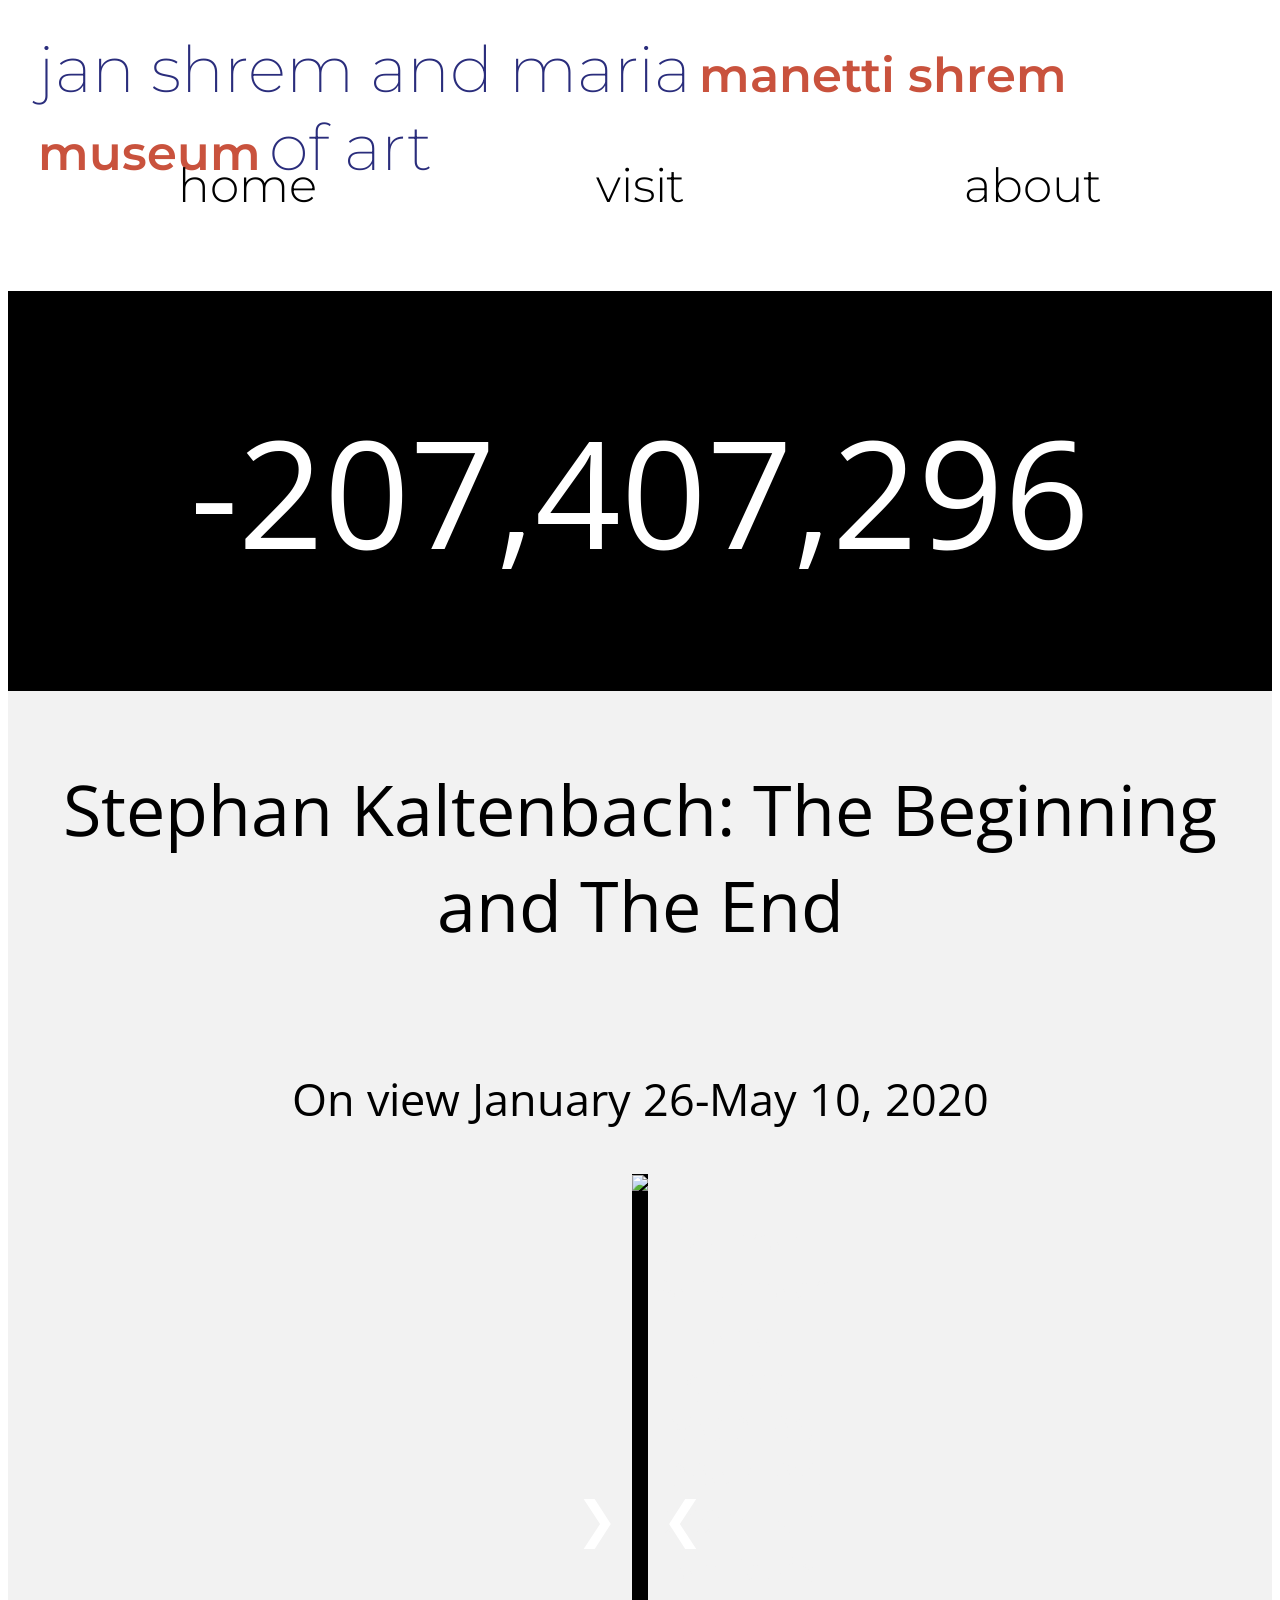
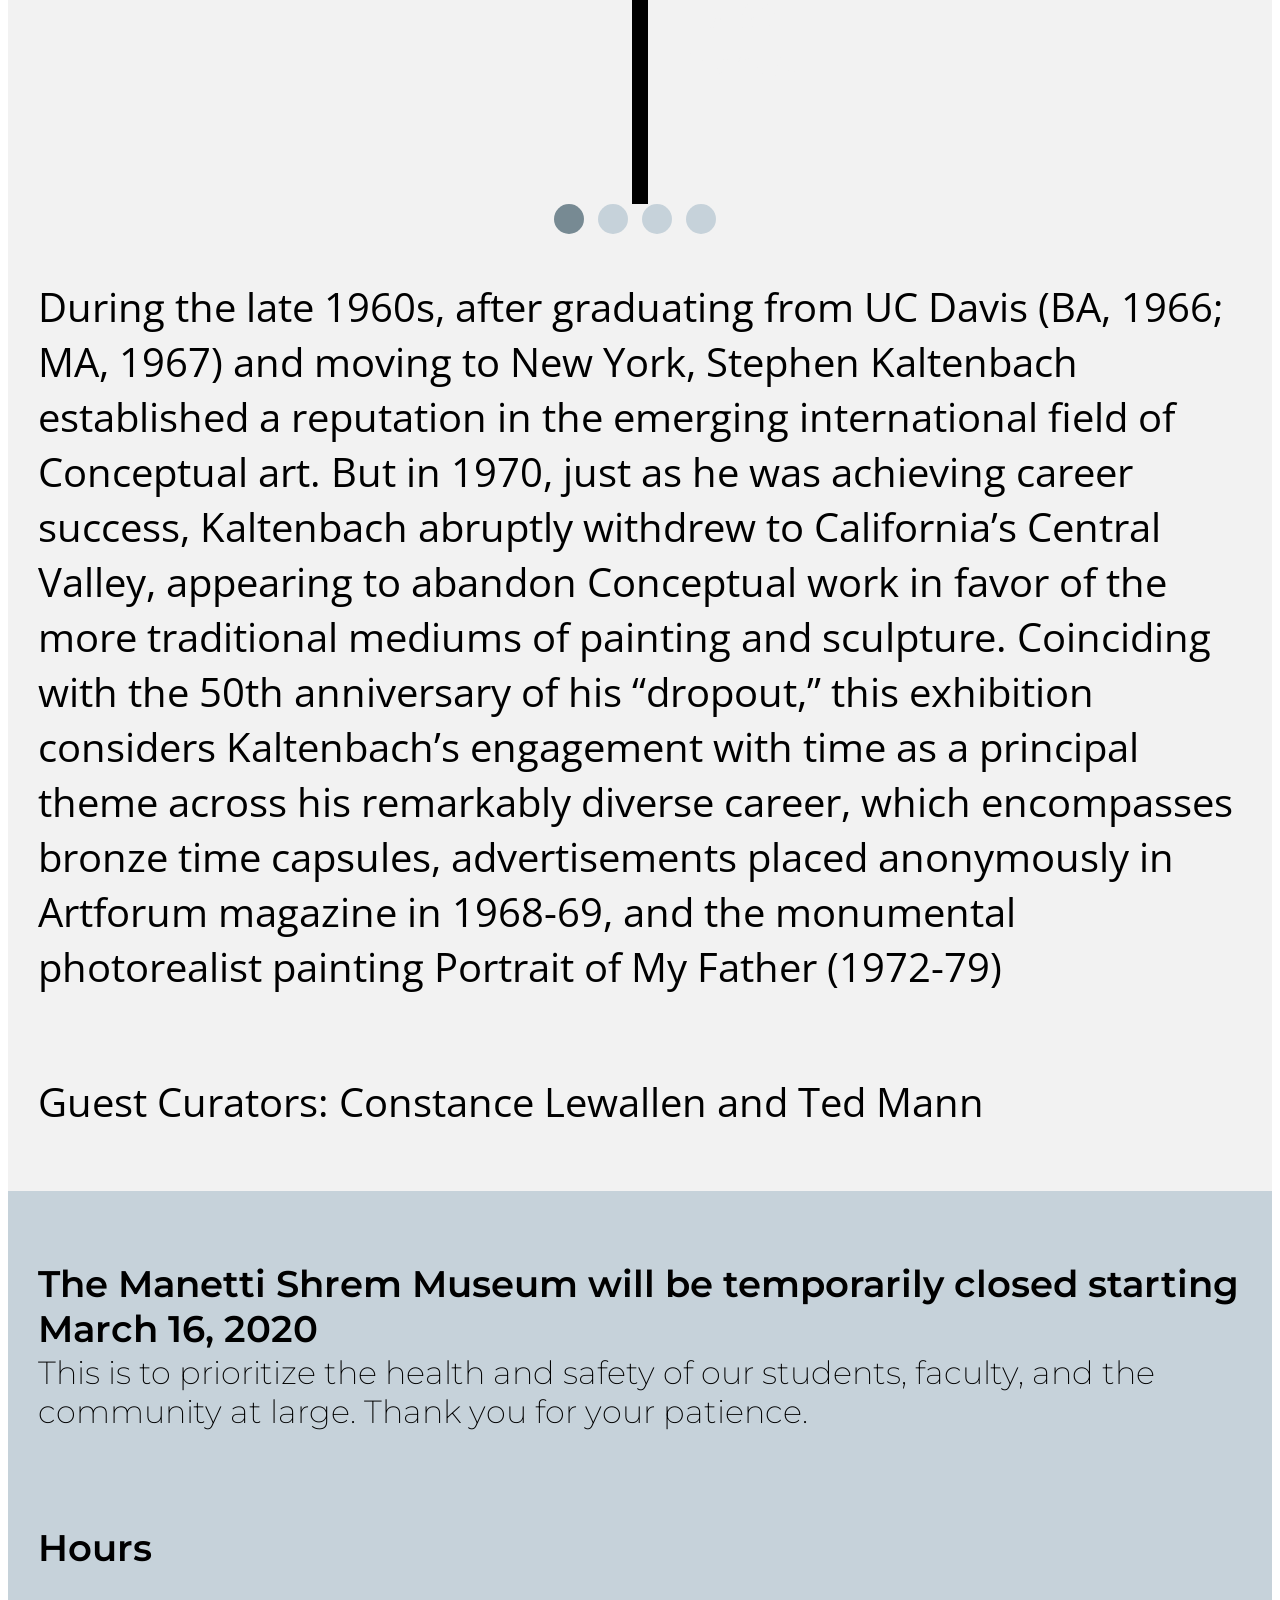
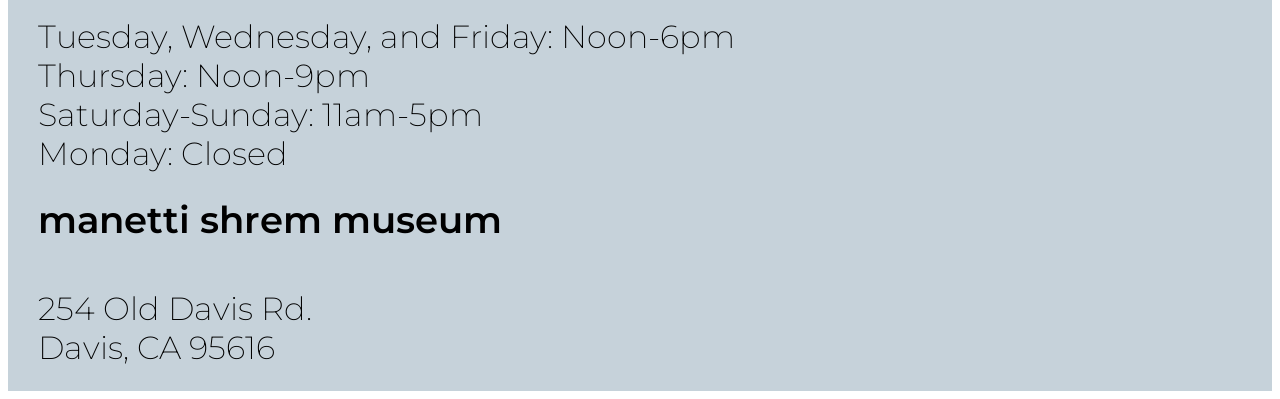
==== public/museum.html @ 1d4bd86d "mobile done" ====
<!-- This is a static file -->
<!-- served from your routes in server.js -->
<!DOCTYPE html>
<html>
  <!-- reset the css -->
  <link rel="stylesheet" href="https://web.cs.ucdavis.edu/~amenta/s20/reset.css">
  <!-- import the webpage's stylesheet -->
  <link rel="stylesheet" href="style.css">
  <!-- used in the header and footer -->
  <link href="https://fonts.googleapis.com/css2?family=Montserrat:wght@200;300;600&display=swap" rel="stylesheet">
  <!-- used in the main article -->
  <link href="https://fonts.googleapis.com/css2?family=Open+Sans:wght@300;400&display=swap" rel="stylesheet">
  
  <header class = "myheader">
      <div id = "hdiv1">
        <h1>jan shrem and maria</h1>
        <h2>manetti shrem museum</h2>
        <h1>of art</h1>
      </div>
      <div id = "hdiv2">
        <h3>home</h3><h3>visit</h3><h3>about</h3>
      </div>
  </header>
  
  <div class = "countdn">
    <span class="left" id="myleft"></span> 
  </div>
  
  <mybody>
    <p class = "title1">Stephan Kaltenbach: The Beginning and The End</p>
    <p class = "title2">On view January 26-May 10, 2020</p>

    <div class="slideshow">
      <div class="slide">
        <p class = "number">1 / 4</p>
        <img src="https://cdn.glitch.com/14b42f1a-3938-4f20-8734-36e1f48610b6%2Ffabric.jpg?v=1585695675650" style = "width:100%">
        <p class = "caption">Stephan Kaltenbach and guests, MODERN DRAPERY, 2020. Felt Fabric, 45 x 60 inches.</p>
      </div>
      <div class = "slide">
        <p class = "number">2 / 4</p>
        <img src = "https://cdn.glitch.com/14b42f1a-3938-4f20-8734-36e1f48610b6%2FfatherPortrait.jpg?v=1585695645241" style = "width: 100%">
        <p class = "caption">Stephan Kaltenbach, Portrait of My Father, 1972-79. Acrylic on canvas, 114 x 170 3/4 inches.</p>
      </div>
      <div class = "slide">
        <p class = "number">3 / 4</p>
        <img src = "https://cdn.glitch.com/14b42f1a-3938-4f20-8734-36e1f48610b6%2FroomCube.jpg?v=1585695631109" style = "width: 100%">
        <p class = "caption">Stephan Kaltenbach, Room Cube, 1967. Blueprint, 18 x 24 inches, edition of 10.</p>
      </div>
      <div class = "slide">
        <p class = "number">4 / 4</p>
        <img src = "https://cdn.glitch.com/14b42f1a-3938-4f20-8734-36e1f48610b6%2FopenAfterDeath.jpg?v=1585695675242" style = "width: 100%">
        <p class = "caption">Stephan Kaltenbach, OPEN AFTER MY DEATH, 1970. Mild steel, engraved, with unknown contents, 3 x 6 x 3 inches.</p>
      </div>

      <a class="prev" onclick="plusSlides(-1)">&#10094;</a>
      <a class="next" onclick="plusSlides(1)">&#10095;</a>
    </div>

    <div style="text-align:center">
      <span class="dot" onclick="currentSlide(1)"></span>
      <span class="dot" onclick="currentSlide(2)"></span>
      <span class="dot" onclick="currentSlide(3)"></span>
      <span class="dot" onclick="currentSlide(4)"></span>
    </div>

  
    <p class = "main1">During the late 1960s, after graduating from UC Davis (BA, 1966; MA, 1967) and moving to New York, Stephen Kaltenbach established a reputation in the emerging international field of Conceptual art. But in 1970, just as he was achieving career
      success, Kaltenbach abruptly withdrew to California’s Central Valley, appearing to abandon Conceptual work in favor of the more traditional mediums of painting and sculpture. Coinciding with the 50th anniversary of his “dropout,” this
      exhibition considers Kaltenbach’s engagement with time as a principal theme across his remarkably diverse career, which encompasses bronze time capsules, advertisements placed anonymously in Artforum magazine in 1968-69, and the monumental
      photorealist painting Portrait of My Father (1972-79)</p>
    <p class = "main2">Guest Curators: Constance Lewallen and Ted Mann</p>
    <br>
  </mybody>
  
  <footer class = "myfooter">
    <div class = "foothd">
      <f1>The Manetti Shrem Museum will be temporarily closed starting March 16, 2020</f1>
    </div>
    <div class = "footbdy">
      <f2>This is to prioritize the health and safety of our students, faculty, and the community at large. Thank you for your patience.</f2>
    </div>
    <div class = "foothd">
      <f1>Hours</f1>
    </div>
    <div class = "footbdy">
      <f2>Tuesday, Wednesday, and Friday: Noon-6pm</f2>
      <f2>Thursday: Noon-9pm</f2>
      <f2>Saturday-Sunday: 11am-5pm</f2>
      <f2>Monday: Closed</f2>
    </div>
    <div class = "foothd">
      <f1>manetti shrem museum</f1>
    </div>
    <div class = "footbdy">
      <f2>254 Old Davis Rd. </f2>
      <f2>Davis, CA 95616</f2>
    </div>
  </footer>

  <!-- import the webpage's client-side javascript file -->
  <script src="script.js"></script>
</html>
---- public/style.css ----
/* this file is loaded by index.html and styles the page */

.myheader {
  font-family: 'Montserrat', sans-serif;
  display: flex;
  flex-direction: column;
  margin-left: 30px;
  margin-right: 30px;
  margin-top: 30px;
  margin-bottom: 30px;
}

#hdiv1 {
  align-self: center;
  height: 80px;
  font-size: 2em;
}

#hdiv2 {
  display: flex;
  justify-content: space-around;
  font-size: 2.5em;
}

h1 {
  font-weight: 200;
  display: inline;
  color: #2a2d7c;
}

h2 {
  font-weight: 600;
  display: inline;
  color: #c9523d;
}

h3 {
  font-weight: 300;
  color: black;
}

.countdn {
  font-family: 'Open Sans', sans-serif;
  display: flex;
  justify-content: center;
  align-items: center;
  background-color: black;
  height: 400px;
}

.countdn > span {
  color: white;
  font-weight: 400; 
  font-size: 150px; 
}


mybody {
  font-family: 'Open Sans', sans-serif;
  display: flex;
  flex-direction: column;
  justify-content: space-around;
  align-items: center;
  background-color: #f2f2f2;
  height: 2100px;
}

.title1 {
  /* flex-grow: 1; */
  text-align: center;
  font-weight: 400;
  font-size: 70px;
}

.title2 {
  /* flex-grow: 1; */
  font-weight: 400;
  font-size: 45px;
}

.slideshow {
  background-color: black;
  position: relative;
  height: 770px;
}

.caption {
  color: #f2f2f2;
  text-align: center;
  font-size: 35px;
  margin-top: 20px;
  margin-left: 20px;
  margin-right: 20px;
  position: absolute;
}

.number {
  color: #f2f2f2;
  font-size: 30px;
  position: absolute;
  margin-top: 20px;
  margin-left: 30px;
}

.prev, .next {
  cursor: pointer;
  position: absolute;
  color: white;
  top: 50%;
  font-size: 50px;
  padding: 30px;
  margin-top: -35px;
}

.next {
  right: 0;
  border-radius: 3px 0 0 3px;
}

.prev:hover, .next:hover {
  background-color: rgba(0,0,0,0.8);
}

.slide {
  display: none;
}

.dot {
  cursor: pointer;
  height: 30px;
  width: 30px;
  margin-right: 10px;
  background-color: #c6d2da;
  border-radius: 50%;
  display: inline-block;
}

.active, .dot:hover {
  background-color: #778a93;
}

.main1 {
  /* flex-grow: 1; */
  font-weight: 400;
  font-size: 40px;
  margin-left: 30px;
  margin-right: 30px;
}

.main2 {
  /* flex-grow: 1; */
  align-self: flex-start;
  font-weight: 400;
  font-size: 40px;
  margin-left: 30px;
  margin-right: 30px;
}

.myfooter {
  font-family: 'Montserrat', sans-serif;
  display: flex;
  flex-direction: column;
  background-color: #c6d2da;
  height: 800px;
}

.foothd {
  height: 100px;
  margin-left: 30px;
  margin-right: 30px;
  margin-top: 70px;
}

f1 {
  text-align: center;
  font-weight: 600;
  color: black;
  font-size: 2.3em;
}

.footbdy {
  display: flex;
  flex-direction: column;
  align-content: center;
  height: 100px;
  margin-left: 30px;
  margin-right: 30px;
  margin-bottom: 10px;
}

f2 {
  font-weight: 200;
  color: black;
  font-size: 2em;
}
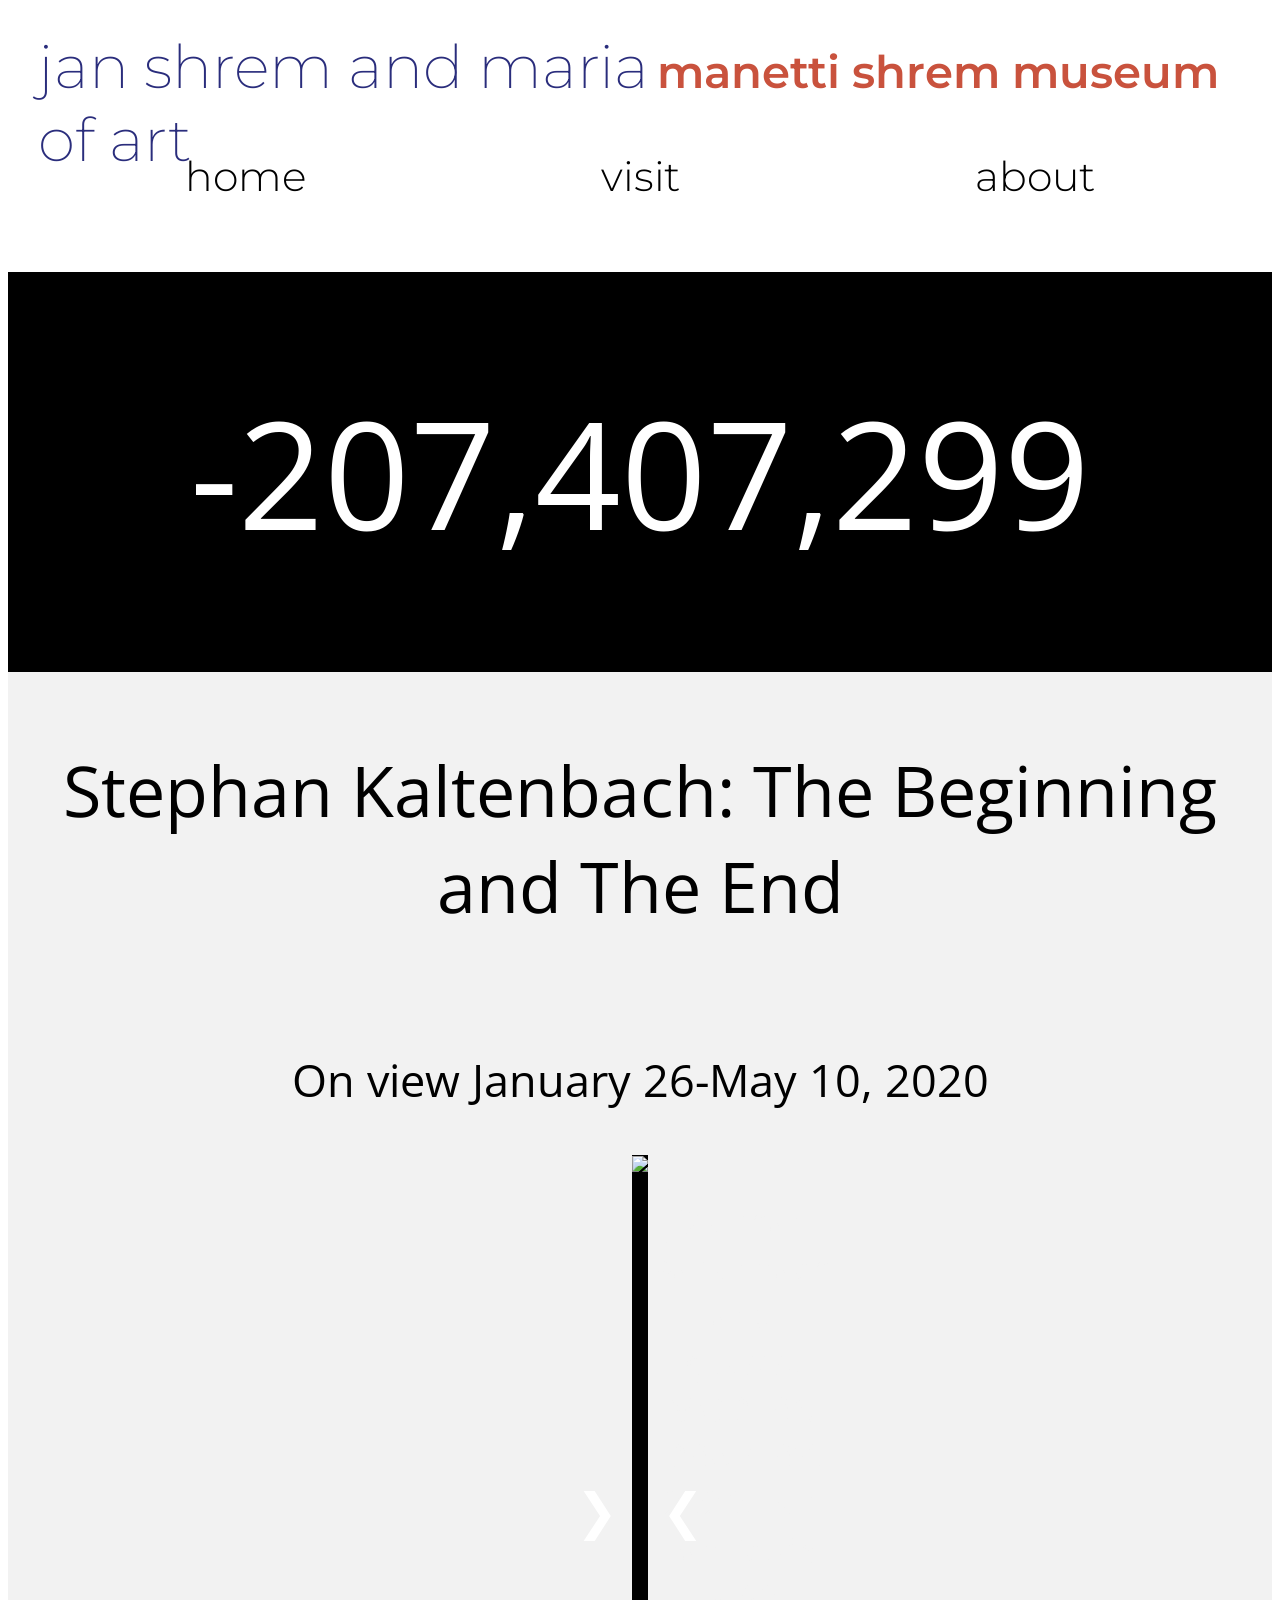
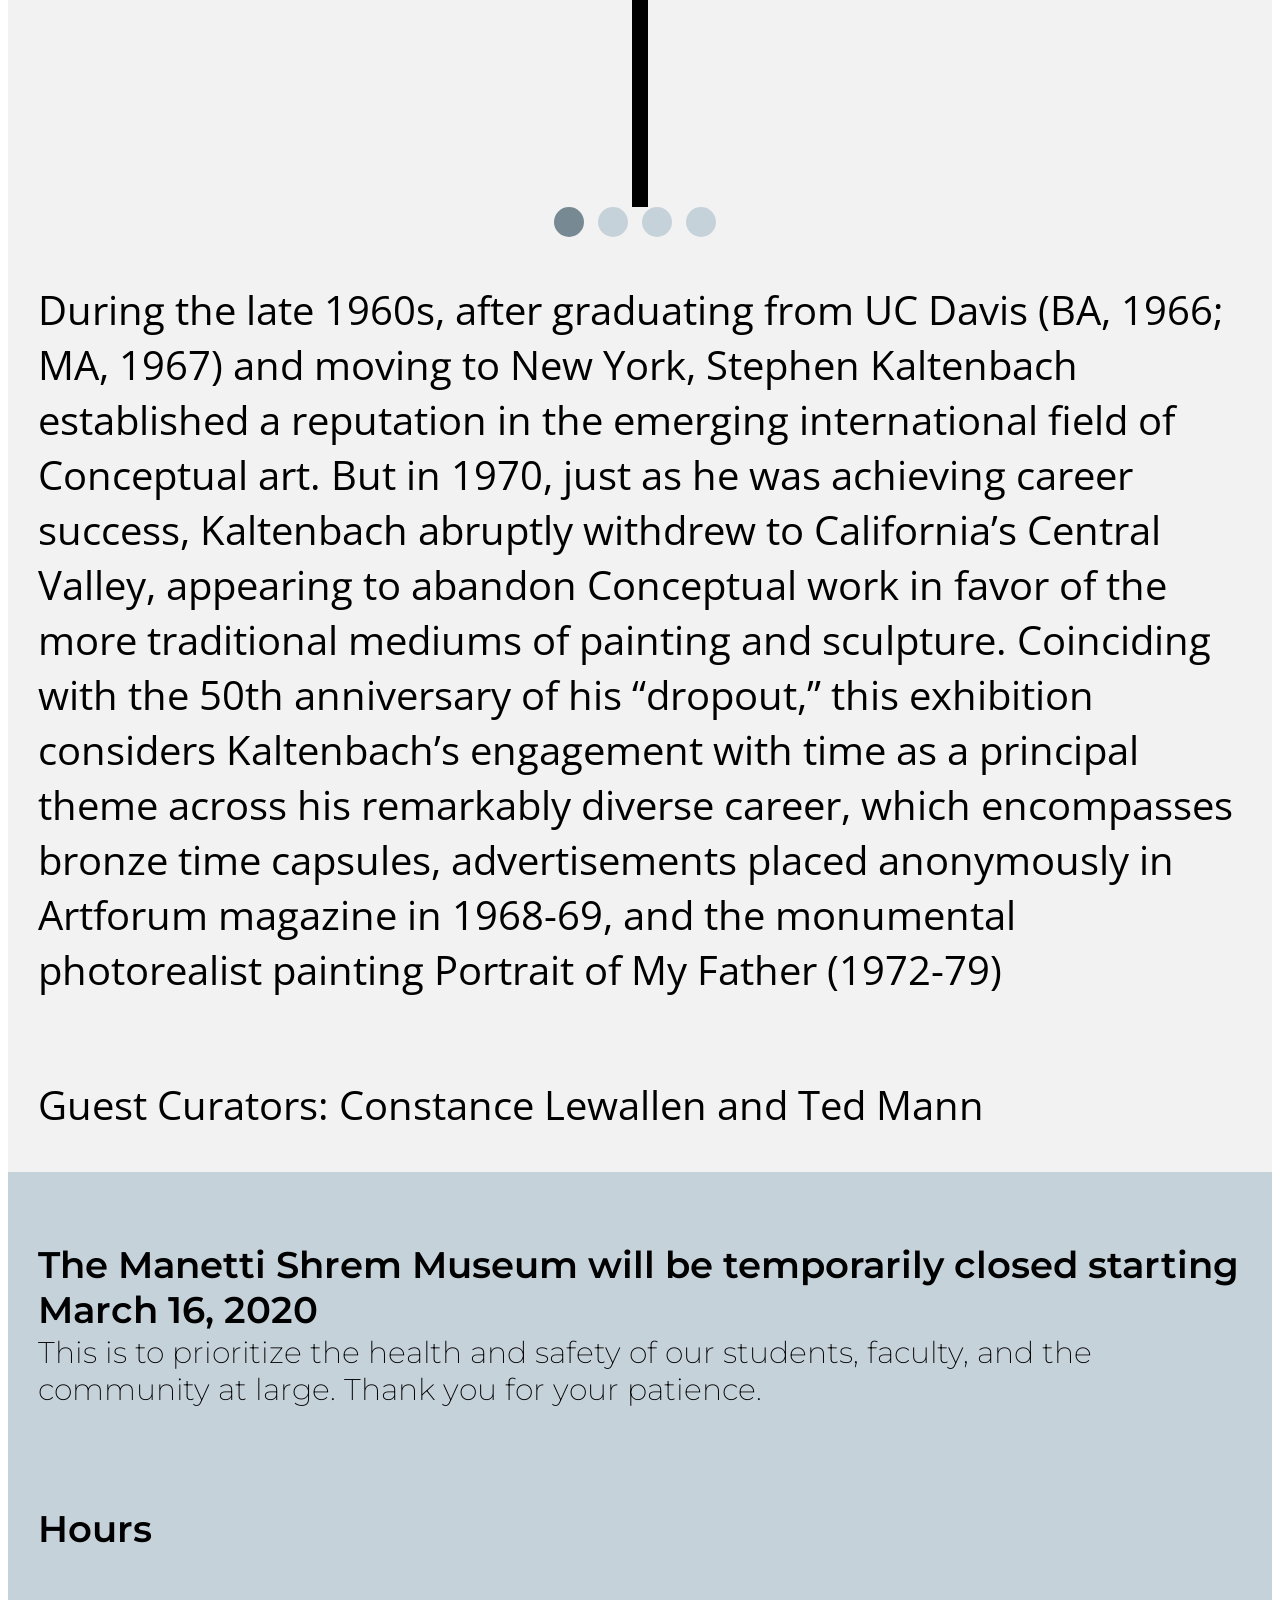
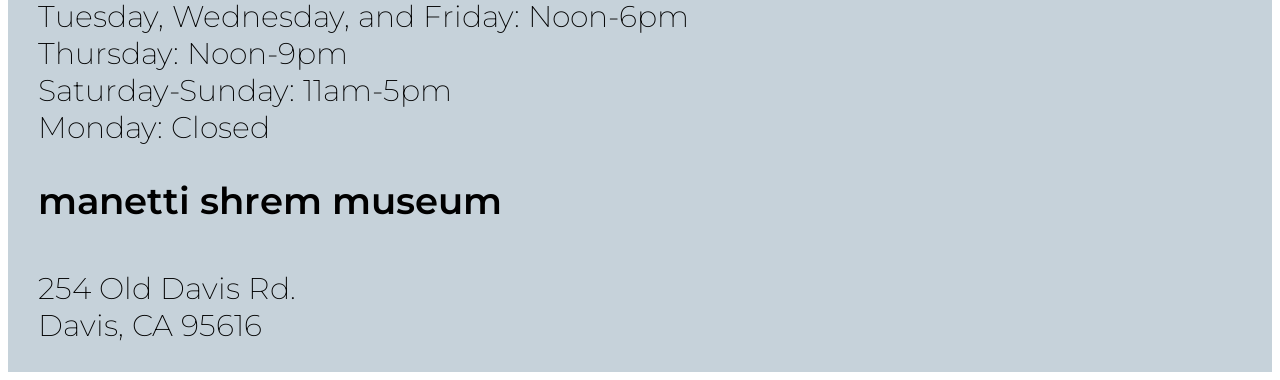
==== commit f2721777: "mobile" ====
--- a/public/museum.html
+++ b/public/museum.html
@@ -69,7 +69,6 @@
       exhibition considers Kaltenbach’s engagement with time as a principal theme across his remarkably diverse career, which encompasses bronze time capsules, advertisements placed anonymously in Artforum magazine in 1968-69, and the monumental
       photorealist painting Portrait of My Father (1972-79)</p>
     <p class = "main2">Guest Curators: Constance Lewallen and Ted Mann</p>
-    <br>
   </mybody>
   
   <footer class = "myfooter">
--- a/public/style.css
+++ b/public/style.css
@@ -13,13 +13,13 @@
 #hdiv1 {
   align-self: center;
   height: 80px;
-  font-size: 2em;
+  font-size: 30px;
 }
 
 #hdiv2 {
   display: flex;
   justify-content: space-around;
-  font-size: 2.5em;
+  font-size: 35px;
 }
 
 h1 {
@@ -164,6 +164,13 @@
   height: 800px;
 }
 
+/* tablet or desktop has width > 480px */
+/* @media (min-width: 480px) {
+  .myfooter {
+    flex-direction: row-reverse;
+  }
+} */
+
 .foothd {
   height: 100px;
   margin-left: 30px;
@@ -175,7 +182,7 @@
   text-align: center;
   font-weight: 600;
   color: black;
-  font-size: 2.3em;
+  font-size: 37px;
 }
 
 .footbdy {
@@ -191,5 +198,5 @@
 f2 {
   font-weight: 200;
   color: black;
-  font-size: 2em;
-}
+  font-size: 30px;
+}
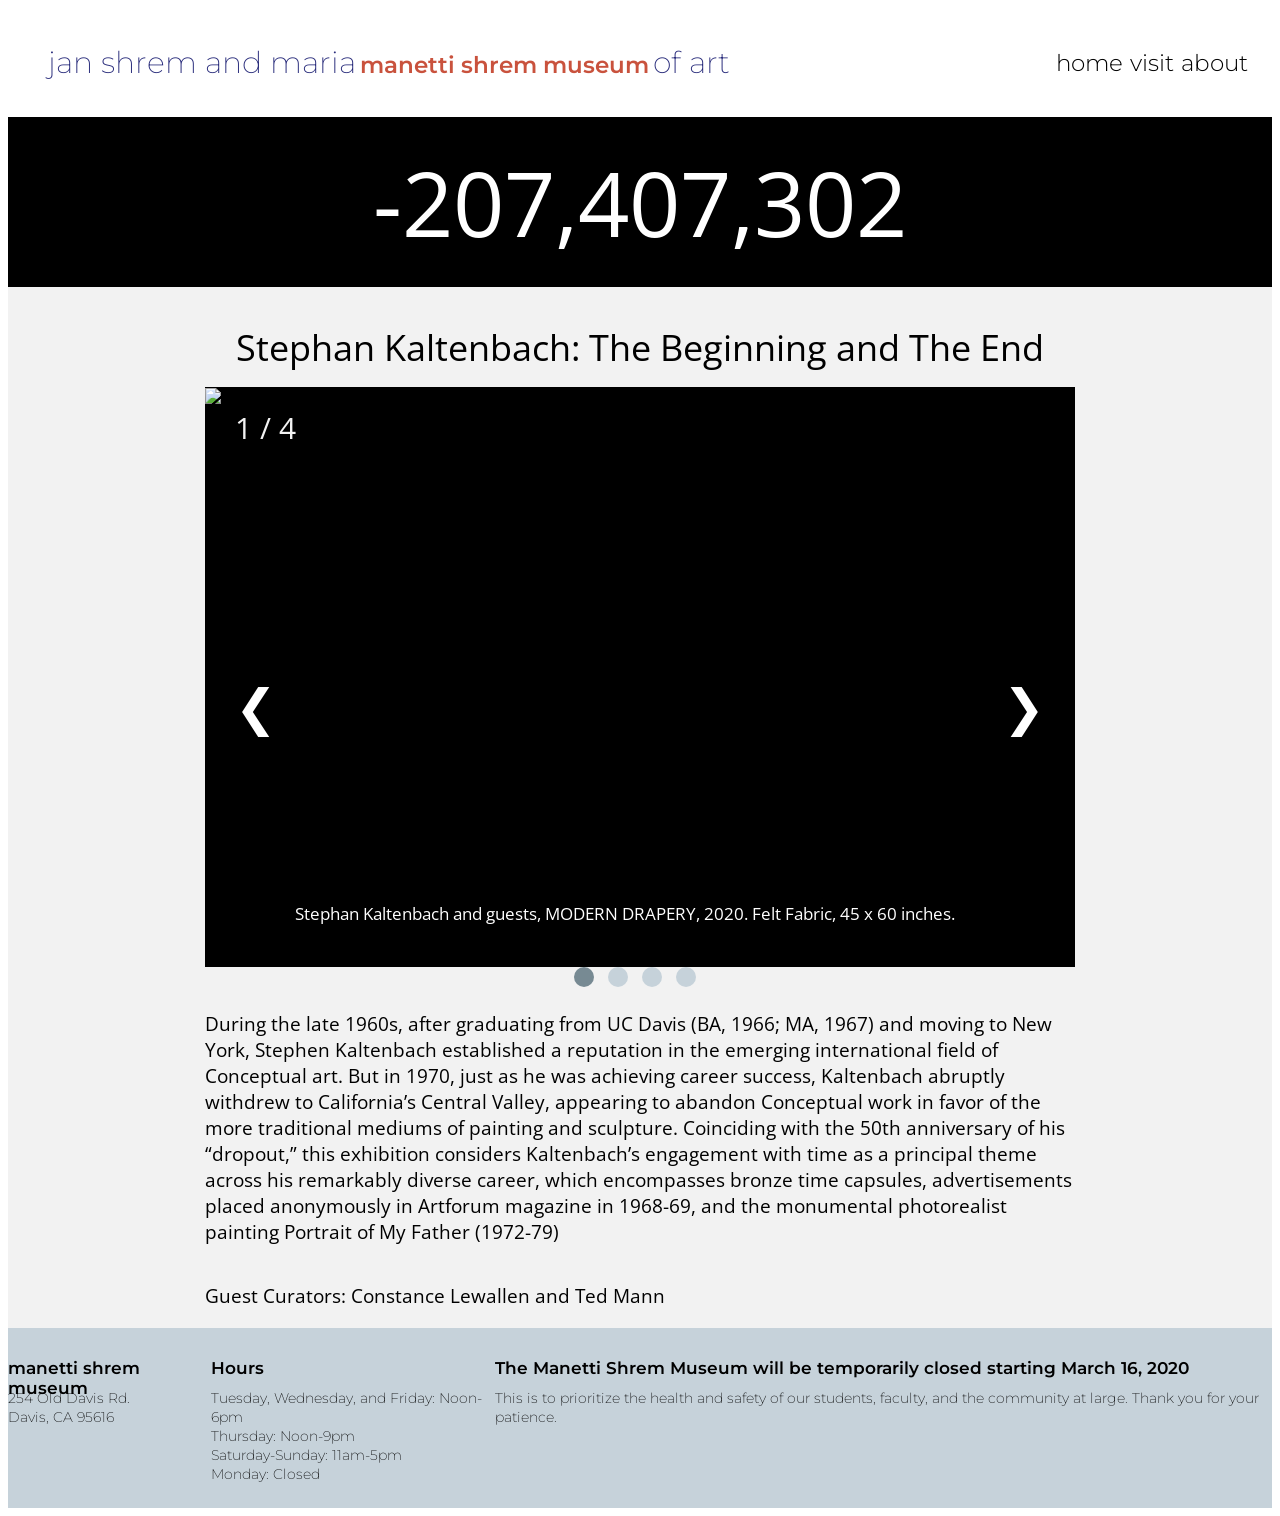
==== commit 494e9ddf: "almost" ====
--- a/public/museum.html
+++ b/public/museum.html
@@ -11,90 +11,98 @@
   <!-- used in the main article -->
   <link href="https://fonts.googleapis.com/css2?family=Open+Sans:wght@300;400&display=swap" rel="stylesheet">
   
-  <header class = "myheader">
-      <div id = "hdiv1">
+  <body>
+    <header>
+      <div class = "headerdiv1">
         <h1>jan shrem and maria</h1>
         <h2>manetti shrem museum</h2>
         <h1>of art</h1>
       </div>
-      <div id = "hdiv2">
+      <div class = "headerdiv2">
         <h3>home</h3><h3>visit</h3><h3>about</h3>
       </div>
-  </header>
-  
-  <div class = "countdn">
-    <span class="left" id="myleft"></span> 
-  </div>
-  
-  <mybody>
-    <p class = "title1">Stephan Kaltenbach: The Beginning and The End</p>
-    <p class = "title2">On view January 26-May 10, 2020</p>
+    </header>
 
-    <div class="slideshow">
-      <div class="slide">
-        <p class = "number">1 / 4</p>
-        <img src="https://cdn.glitch.com/14b42f1a-3938-4f20-8734-36e1f48610b6%2Ffabric.jpg?v=1585695675650" style = "width:100%">
-        <p class = "caption">Stephan Kaltenbach and guests, MODERN DRAPERY, 2020. Felt Fabric, 45 x 60 inches.</p>
-      </div>
-      <div class = "slide">
-        <p class = "number">2 / 4</p>
-        <img src = "https://cdn.glitch.com/14b42f1a-3938-4f20-8734-36e1f48610b6%2FfatherPortrait.jpg?v=1585695645241" style = "width: 100%">
-        <p class = "caption">Stephan Kaltenbach, Portrait of My Father, 1972-79. Acrylic on canvas, 114 x 170 3/4 inches.</p>
-      </div>
-      <div class = "slide">
-        <p class = "number">3 / 4</p>
-        <img src = "https://cdn.glitch.com/14b42f1a-3938-4f20-8734-36e1f48610b6%2FroomCube.jpg?v=1585695631109" style = "width: 100%">
-        <p class = "caption">Stephan Kaltenbach, Room Cube, 1967. Blueprint, 18 x 24 inches, edition of 10.</p>
-      </div>
-      <div class = "slide">
-        <p class = "number">4 / 4</p>
-        <img src = "https://cdn.glitch.com/14b42f1a-3938-4f20-8734-36e1f48610b6%2FopenAfterDeath.jpg?v=1585695675242" style = "width: 100%">
-        <p class = "caption">Stephan Kaltenbach, OPEN AFTER MY DEATH, 1970. Mild steel, engraved, with unknown contents, 3 x 6 x 3 inches.</p>
-      </div>
-
-      <a class="prev" onclick="plusSlides(-1)">&#10094;</a>
-      <a class="next" onclick="plusSlides(1)">&#10095;</a>
+    <div class = "clock">
+      <span class="left" id="myleft"></span> 
     </div>
 
-    <div style="text-align:center">
-      <span class="dot" onclick="currentSlide(1)"></span>
-      <span class="dot" onclick="currentSlide(2)"></span>
-      <span class="dot" onclick="currentSlide(3)"></span>
-      <span class="dot" onclick="currentSlide(4)"></span>
-    </div>
+    <main>
+      <div class = "maintitle">
+        <p class = "title1">Stephan Kaltenbach: The Beginning and The End</p>
+        <p class = "title2">On view January 26-May 10, 2020</p>
+      </div>
+      <div class="slideshow">
+        <div class="slide">
+          <p class = "number">1 / 4</p>
+          <img src="https://cdn.glitch.com/14b42f1a-3938-4f20-8734-36e1f48610b6%2Ffabric.jpg?v=1585695675650" style = "width:100%">
+          <p class = "caption">Stephan Kaltenbach and guests, MODERN DRAPERY, 2020. Felt Fabric, 45 x 60 inches.</p>
+        </div>
+        <div class = "slide">
+          <p class = "number">2 / 4</p>
+          <img src = "https://cdn.glitch.com/14b42f1a-3938-4f20-8734-36e1f48610b6%2FfatherPortrait.jpg?v=1585695645241" style = "width: 100%">
+          <p class = "caption">Stephan Kaltenbach, Portrait of My Father, 1972-79. Acrylic on canvas, 114 x 170 3/4 inches.</p>
+        </div>
+        <div class = "slide">
+          <p class = "number">3 / 4</p>
+          <img src = "https://cdn.glitch.com/14b42f1a-3938-4f20-8734-36e1f48610b6%2FroomCube.jpg?v=1585695631109" style = "width: 100%">
+          <p class = "caption">Stephan Kaltenbach, Room Cube, 1967. Blueprint, 18 x 24 inches, edition of 10.</p>
+        </div>
+        <div class = "slide">
+          <p class = "number">4 / 4</p>
+          <img src = "https://cdn.glitch.com/14b42f1a-3938-4f20-8734-36e1f48610b6%2FopenAfterDeath.jpg?v=1585695675242" style = "width: 100%">
+          <p class = "caption">Stephan Kaltenbach, OPEN AFTER MY DEATH, 1970. Mild steel, engraved, with unknown contents, 3 x 6 x 3 inches.</p>
+        </div>
+  
+        <a class="prev" onclick="plusSlides(-1)">&#10094;</a>
+        <a class="next" onclick="plusSlides(1)">&#10095;</a>
+      </div>
+  
+      <div style="text-align:center">
+        <span class="dot" onclick="currentSlide(1)"></span>
+        <span class="dot" onclick="currentSlide(2)"></span>
+        <span class="dot" onclick="currentSlide(3)"></span>
+        <span class="dot" onclick="currentSlide(4)"></span>
+      </div>
+    
+      <p class = "main1">During the late 1960s, after graduating from UC Davis (BA, 1966; MA, 1967) and moving to New York, Stephen Kaltenbach established a reputation in the emerging international field of Conceptual art. But in 1970, just as he was achieving career
+        success, Kaltenbach abruptly withdrew to California’s Central Valley, appearing to abandon Conceptual work in favor of the more traditional mediums of painting and sculpture. Coinciding with the 50th anniversary of his “dropout,” this
+        exhibition considers Kaltenbach’s engagement with time as a principal theme across his remarkably diverse career, which encompasses bronze time capsules, advertisements placed anonymously in Artforum magazine in 1968-69, and the monumental
+        photorealist painting Portrait of My Father (1972-79)</p>
+      <p class = "main2">Guest Curators: Constance Lewallen and Ted Mann</p>
+    </main>
 
-  
-    <p class = "main1">During the late 1960s, after graduating from UC Davis (BA, 1966; MA, 1967) and moving to New York, Stephen Kaltenbach established a reputation in the emerging international field of Conceptual art. But in 1970, just as he was achieving career
-      success, Kaltenbach abruptly withdrew to California’s Central Valley, appearing to abandon Conceptual work in favor of the more traditional mediums of painting and sculpture. Coinciding with the 50th anniversary of his “dropout,” this
-      exhibition considers Kaltenbach’s engagement with time as a principal theme across his remarkably diverse career, which encompasses bronze time capsules, advertisements placed anonymously in Artforum magazine in 1968-69, and the monumental
-      photorealist painting Portrait of My Father (1972-79)</p>
-    <p class = "main2">Guest Curators: Constance Lewallen and Ted Mann</p>
-  </mybody>
-  
-  <footer class = "myfooter">
-    <div class = "foothd">
-      <f1>The Manetti Shrem Museum will be temporarily closed starting March 16, 2020</f1>
-    </div>
-    <div class = "footbdy">
-      <f2>This is to prioritize the health and safety of our students, faculty, and the community at large. Thank you for your patience.</f2>
-    </div>
-    <div class = "foothd">
-      <f1>Hours</f1>
-    </div>
-    <div class = "footbdy">
-      <f2>Tuesday, Wednesday, and Friday: Noon-6pm</f2>
-      <f2>Thursday: Noon-9pm</f2>
-      <f2>Saturday-Sunday: 11am-5pm</f2>
-      <f2>Monday: Closed</f2>
-    </div>
-    <div class = "foothd">
-      <f1>manetti shrem museum</f1>
-    </div>
-    <div class = "footbdy">
-      <f2>254 Old Davis Rd. </f2>
-      <f2>Davis, CA 95616</f2>
-    </div>
-  </footer>
+    <footer>
+      <div class = "footdiv">
+        <div class = "foothd">
+          <f1>The Manetti Shrem Museum will be temporarily closed starting March 16, 2020</f1>
+        </div>
+        <div class = "footbdy">
+          <f2>This is to prioritize the health and safety of our students, faculty, and the community at large. Thank you for your patience.</f2>
+        </div>
+      </div>
+      <div class = "footdiv">
+        <div class = "foothd">
+          <f1>Hours</f1>
+        </div>
+        <div class = "footbdy">
+          <f2>Tuesday, Wednesday, and Friday: Noon-6pm</f2><br>
+          <f2>Thursday: Noon-9pm</f2><br>
+          <f2>Saturday-Sunday: 11am-5pm</f2><br>
+          <f2>Monday: Closed</f2>
+        </div>
+      </div>
+      <div class = "footdiv">
+        <div class = "foothd">
+          <f1>manetti shrem museum</f1>
+        </div>
+        <div class = "footbdy">
+          <f2>254 Old Davis Rd. </f2><br>
+          <f2>Davis, CA 95616</f2>
+        </div>
+      </div>
+    </footer>
+  </body>
 
   <!-- import the webpage's client-side javascript file -->
   <script src="script.js"></script>
--- a/public/style.css
+++ b/public/style.css
@@ -1,22 +1,27 @@
 /* this file is loaded by index.html and styles the page */
 
-.myheader {
+body {
+  display: flex;
+  flex-direction: column;
+  /* justify-content: space-around; */
+  height: 3400px;
+}
+
+header {
   font-family: 'Montserrat', sans-serif;
   display: flex;
   flex-direction: column;
-  margin-left: 30px;
-  margin-right: 30px;
-  margin-top: 30px;
-  margin-bottom: 30px;
-}
-
-#hdiv1 {
+  justify-content: space-around;
+  height: 160px;
+  margin-bottom: auto;
+}
+
+.headerdiv1 {
   align-self: center;
-  height: 80px;
   font-size: 30px;
 }
 
-#hdiv2 {
+.headerdiv2 {
   display: flex;
   justify-content: space-around;
   font-size: 35px;
@@ -39,23 +44,23 @@
   color: black;
 }
 
-.countdn {
+.clock {
   font-family: 'Open Sans', sans-serif;
   display: flex;
   justify-content: center;
   align-items: center;
   background-color: black;
-  height: 400px;
-}
-
-.countdn > span {
+  width: 100%;
+  height: 300px;
+}
+
+.clock > span {
   color: white;
   font-weight: 400; 
   font-size: 150px; 
 }
 
-
-mybody {
+main {
   font-family: 'Open Sans', sans-serif;
   display: flex;
   flex-direction: column;
@@ -65,15 +70,22 @@
   height: 2100px;
 }
 
+.maintitle {
+  display: flex;
+  flex-direction: column;
+  justify-content: space-around;
+  align-items: center;
+  height: 250px;
+  width: 980px;
+}
+
 .title1 {
-  /* flex-grow: 1; */
   text-align: center;
   font-weight: 400;
   font-size: 70px;
 }
 
 .title2 {
-  /* flex-grow: 1; */
   font-weight: 400;
   font-size: 45px;
 }
@@ -82,6 +94,7 @@
   background-color: black;
   position: relative;
   height: 770px;
+  width: 980px;
 }
 
 .caption {
@@ -117,10 +130,6 @@
   border-radius: 3px 0 0 3px;
 }
 
-.prev:hover, .next:hover {
-  background-color: rgba(0,0,0,0.8);
-}
-
 .slide {
   display: none;
 }
@@ -149,54 +158,129 @@
 
 .main2 {
   /* flex-grow: 1; */
-  align-self: flex-start;
   font-weight: 400;
   font-size: 40px;
   margin-left: 30px;
   margin-right: 30px;
 }
 
-.myfooter {
+footer {
   font-family: 'Montserrat', sans-serif;
   display: flex;
   flex-direction: column;
   background-color: #c6d2da;
-  height: 800px;
-}
-
-/* tablet or desktop has width > 480px */
-/* @media (min-width: 480px) {
-  .myfooter {
-    flex-direction: row-reverse;
-  }
-} */
+  margin-top: auto;
+  width: 100%;
+}
+
+.footdiv {
+  margin-top: 80px;
+  margin-left: 30px;
+  margin-right: 30px;
+  height: 200px;
+}
 
 .foothd {
   height: 100px;
-  margin-left: 30px;
-  margin-right: 30px;
-  margin-top: 70px;
 }
 
 f1 {
-  text-align: center;
   font-weight: 600;
   color: black;
   font-size: 37px;
 }
 
 .footbdy {
-  display: flex;
-  flex-direction: column;
-  align-content: center;
   height: 100px;
-  margin-left: 30px;
-  margin-right: 30px;
-  margin-bottom: 10px;
 }
 
 f2 {
   font-weight: 200;
   color: black;
-  font-size: 30px;
-}
+  font-size: 35px;
+}
+
+@media only screen and (min-width: 981px) {
+  body {
+    height: 1500px;
+  }
+  header {
+    flex-direction: row;
+    align-items: center;
+    justify-content: space-between;
+    margin-left: 40px;
+    margin-right: 20px;
+  }
+  .headerdiv1 {
+    font-size: 15px;
+  }
+  .headerdiv2 {
+    font-size: 20px;
+    width: 200px;
+  }
+  .clock {
+    height: 250px;
+  }
+  .clock > span {
+    font-size: 90px;
+  }
+  main {
+    height: 1300px;
+  }
+  .maintitle {
+    height: 100px;
+    width: 870px;
+  }
+  .title1 {
+    font-size: 36px;
+  }
+  .title2 {
+    font-size: 30px;
+  }
+  .slideshow {
+    height: 580px;
+    width: 870px;
+  }
+  .caption {
+    font-size: 17px;
+    color: white;
+    left: 12%;
+    left: 70px; 
+    bottom: 25px;
+  }
+  .dot {
+    height: 20px;
+    width: 20px;
+  }
+  .main1 {
+    width: 870px;
+    font-size: 19px;
+  }
+  .main2 {
+    width: 870px;
+    font-size: 19px;
+  }
+  footer {
+    flex-direction: row-reverse;
+    justify-content: space-around;
+  }
+  .footdiv {
+    margin-top: 30px;
+    margin-left: 0px;
+    margin-right: 0px;
+    height: 150px;
+  }
+  .foothd {
+    height: 30px;
+  }
+  .footbdy {
+    height: 50px;
+  }
+  f1 {
+    font-size: 17px;
+  }
+  f2 {
+    font-size: 14px;
+  }
+}
+
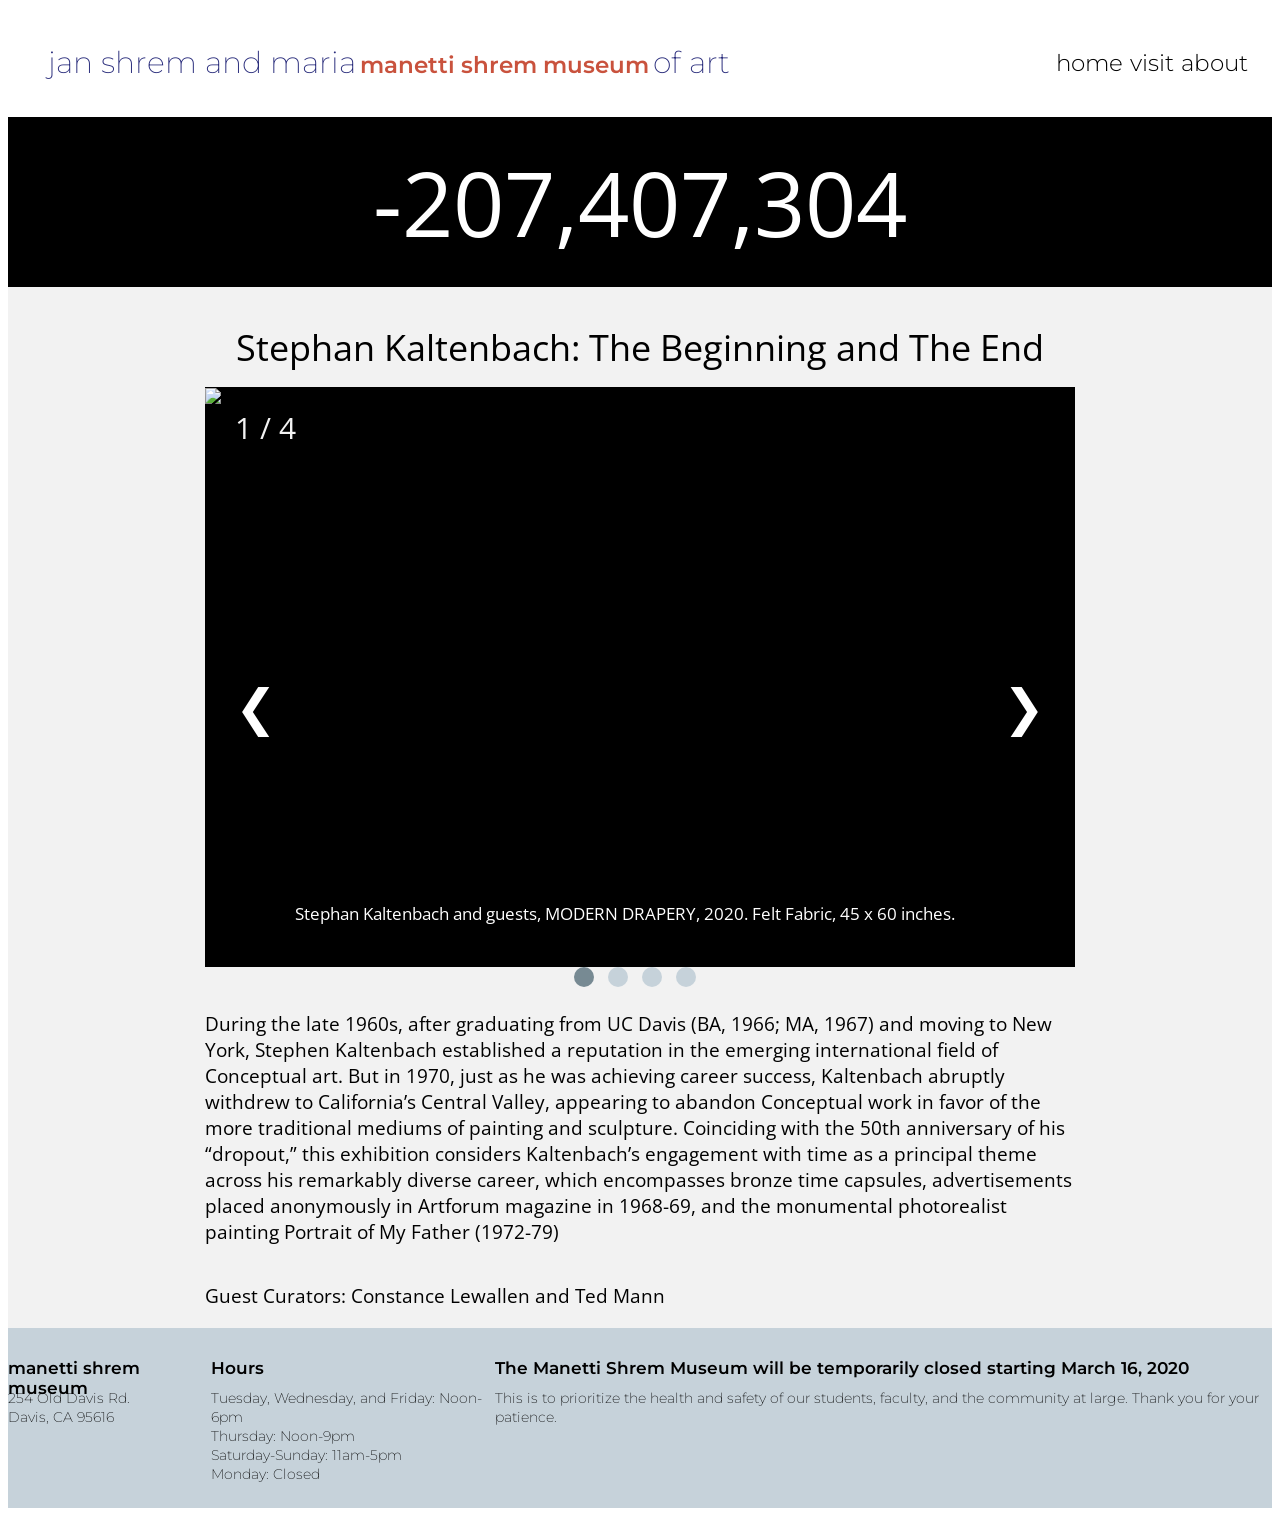
==== commit 57e7f594: "add comment" ====
--- a/public/museum.html
+++ b/public/museum.html
@@ -54,8 +54,8 @@
           <p class = "caption">Stephan Kaltenbach, OPEN AFTER MY DEATH, 1970. Mild steel, engraved, with unknown contents, 3 x 6 x 3 inches.</p>
         </div>
   
-        <a class="prev" onclick="plusSlides(-1)">&#10094;</a>
-        <a class="next" onclick="plusSlides(1)">&#10095;</a>
+        <a class="prev" onclick="changeSlide(-1)">&#10094;</a>
+        <a class="next" onclick="changeSlide(1)">&#10095;</a>
       </div>
   
       <div style="text-align:center">
@@ -106,4 +106,4 @@
 
   <!-- import the webpage's client-side javascript file -->
   <script src="script.js"></script>
-</html>
+</html>
--- a/public/style.css
+++ b/public/style.css
@@ -283,4 +283,3 @@
     font-size: 14px;
   }
 }
-
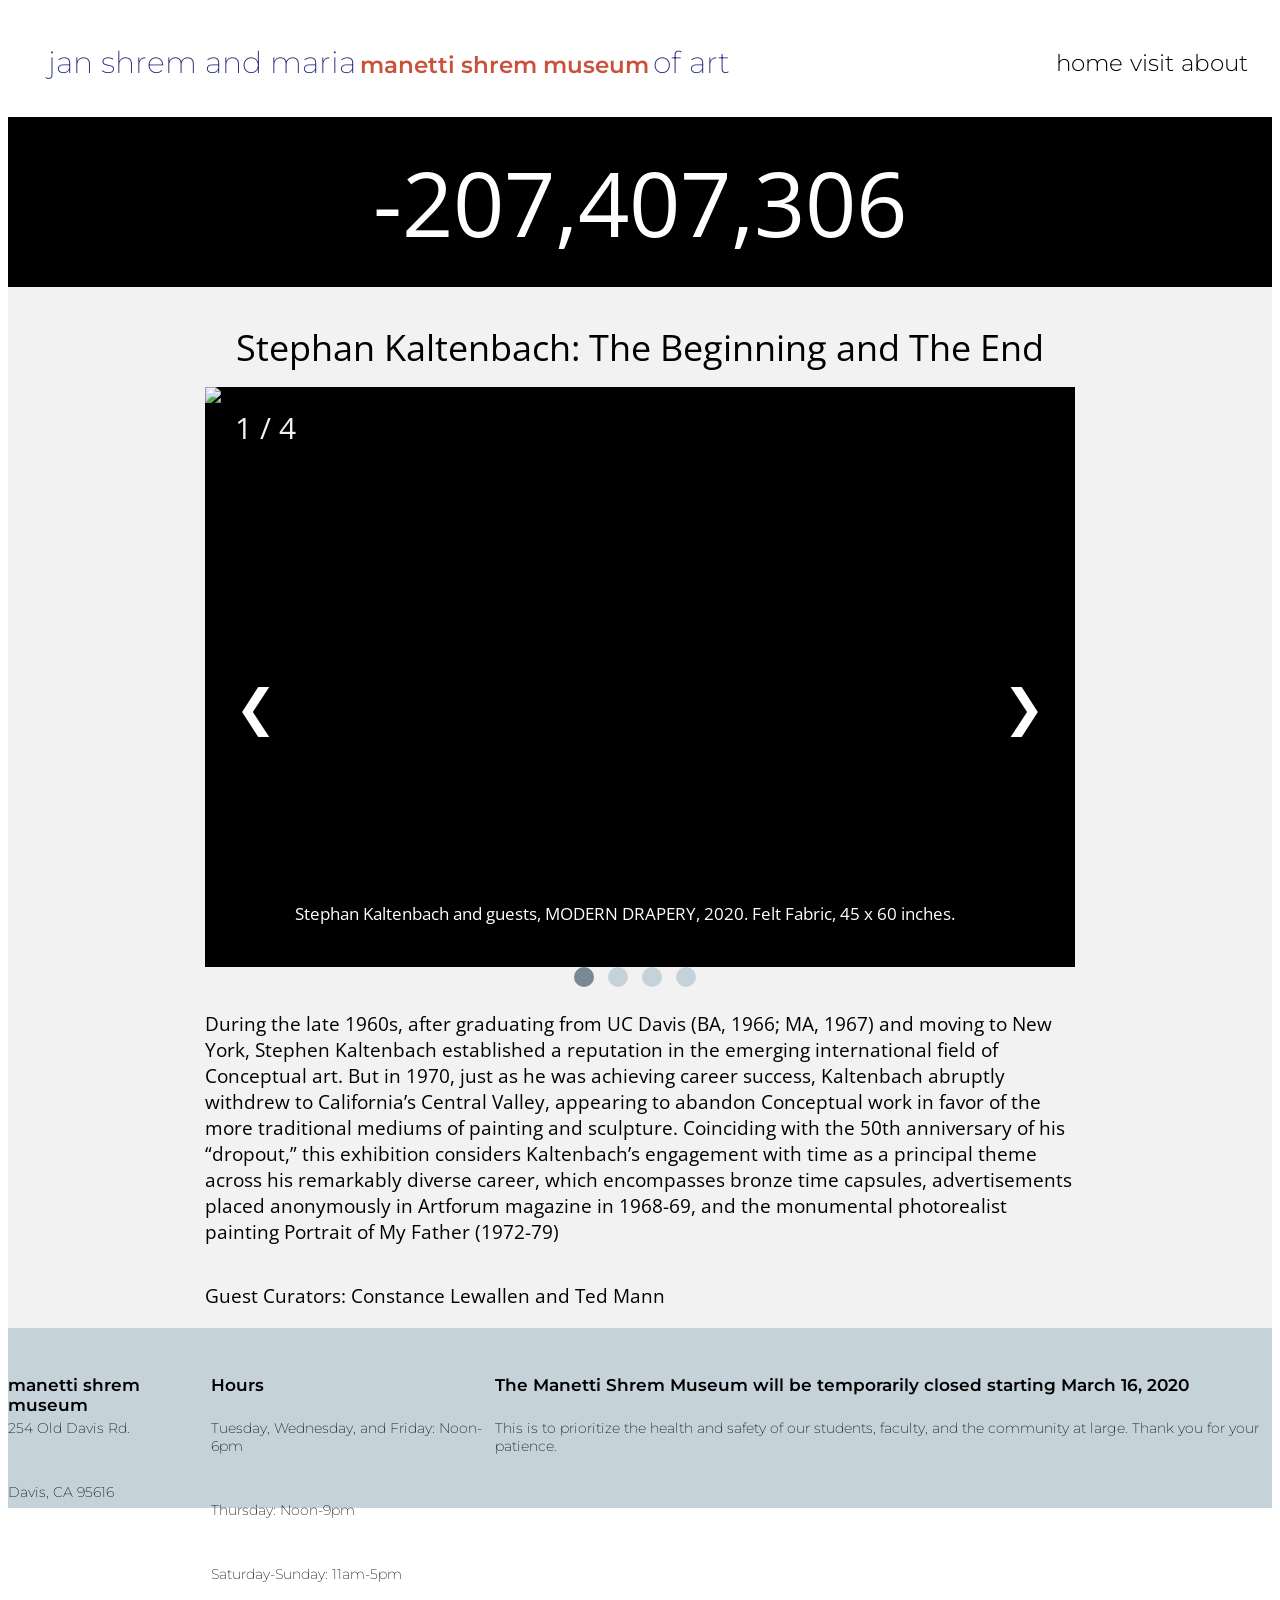
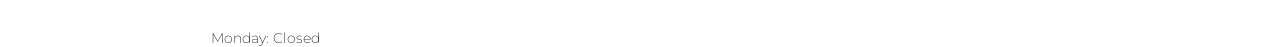
==== commit 30711d03: "only a little left" ====
--- a/public/museum.html
+++ b/public/museum.html
@@ -1,16 +1,19 @@
 <!-- This is a static file -->
 <!-- served from your routes in server.js -->
 <!DOCTYPE html>
-<html>
-  <!-- reset the css -->
-  <link rel="stylesheet" href="https://web.cs.ucdavis.edu/~amenta/s20/reset.css">
-  <!-- import the webpage's stylesheet -->
-  <link rel="stylesheet" href="style.css">
-  <!-- used in the header and footer -->
-  <link href="https://fonts.googleapis.com/css2?family=Montserrat:wght@200;300;600&display=swap" rel="stylesheet">
-  <!-- used in the main article -->
-  <link href="https://fonts.googleapis.com/css2?family=Open+Sans:wght@300;400&display=swap" rel="stylesheet">
-  
+<html lang="en"> <!-- My text is in English -->
+  <head>
+    <meta charset="utf-8"> <!-- Binary encoding of characters -->
+    <title>Static server</title>
+    <!-- reset the css -->
+    <link rel="stylesheet" href="https://web.cs.ucdavis.edu/~amenta/s20/reset.css">
+    <!-- import the webpage's stylesheet -->
+    <link rel="stylesheet" href="style.css">
+    <!-- used in the header and footer -->
+    <link href="https://fonts.googleapis.com/css2?family=Montserrat:wght@200;300;600&display=swap" rel="stylesheet">
+    <!-- used in the main article -->
+    <link href="https://fonts.googleapis.com/css2?family=Open+Sans:wght@300;400&display=swap" rel="stylesheet">
+</head>
   <body>
     <header>
       <div class = "headerdiv1">
@@ -35,22 +38,22 @@
       <div class="slideshow">
         <div class="slide">
           <p class = "number">1 / 4</p>
-          <img src="https://cdn.glitch.com/14b42f1a-3938-4f20-8734-36e1f48610b6%2Ffabric.jpg?v=1585695675650" style = "width:100%">
+          <img src="https://cdn.glitch.com/14b42f1a-3938-4f20-8734-36e1f48610b6%2Ffabric.jpg?v=1585695675650" alt = "image1" style = "width:100%">
           <p class = "caption">Stephan Kaltenbach and guests, MODERN DRAPERY, 2020. Felt Fabric, 45 x 60 inches.</p>
         </div>
         <div class = "slide">
           <p class = "number">2 / 4</p>
-          <img src = "https://cdn.glitch.com/14b42f1a-3938-4f20-8734-36e1f48610b6%2FfatherPortrait.jpg?v=1585695645241" style = "width: 100%">
+          <img src = "https://cdn.glitch.com/14b42f1a-3938-4f20-8734-36e1f48610b6%2FfatherPortrait.jpg?v=1585695645241" alt = "image2" style = "width: 100%">
           <p class = "caption">Stephan Kaltenbach, Portrait of My Father, 1972-79. Acrylic on canvas, 114 x 170 3/4 inches.</p>
         </div>
         <div class = "slide">
           <p class = "number">3 / 4</p>
-          <img src = "https://cdn.glitch.com/14b42f1a-3938-4f20-8734-36e1f48610b6%2FroomCube.jpg?v=1585695631109" style = "width: 100%">
+          <img src = "https://cdn.glitch.com/14b42f1a-3938-4f20-8734-36e1f48610b6%2FroomCube.jpg?v=1585695631109" alt = "image3" style = "width: 100%">
           <p class = "caption">Stephan Kaltenbach, Room Cube, 1967. Blueprint, 18 x 24 inches, edition of 10.</p>
         </div>
         <div class = "slide">
           <p class = "number">4 / 4</p>
-          <img src = "https://cdn.glitch.com/14b42f1a-3938-4f20-8734-36e1f48610b6%2FopenAfterDeath.jpg?v=1585695675242" style = "width: 100%">
+          <img src = "https://cdn.glitch.com/14b42f1a-3938-4f20-8734-36e1f48610b6%2FopenAfterDeath.jpg?v=1585695675242" alt = "image4" style = "width: 100%">
           <p class = "caption">Stephan Kaltenbach, OPEN AFTER MY DEATH, 1970. Mild steel, engraved, with unknown contents, 3 x 6 x 3 inches.</p>
         </div>
   
@@ -75,35 +78,35 @@
     <footer>
       <div class = "footdiv">
         <div class = "foothd">
-          <f1>The Manetti Shrem Museum will be temporarily closed starting March 16, 2020</f1>
+          <p>The Manetti Shrem Museum will be temporarily closed starting March 16, 2020</p>
         </div>
         <div class = "footbdy">
-          <f2>This is to prioritize the health and safety of our students, faculty, and the community at large. Thank you for your patience.</f2>
+          <p>This is to prioritize the health and safety of our students, faculty, and the community at large. Thank you for your patience.</p>
         </div>
       </div>
       <div class = "footdiv">
         <div class = "foothd">
-          <f1>Hours</f1>
+          <p>Hours</p>
         </div>
         <div class = "footbdy">
-          <f2>Tuesday, Wednesday, and Friday: Noon-6pm</f2><br>
-          <f2>Thursday: Noon-9pm</f2><br>
-          <f2>Saturday-Sunday: 11am-5pm</f2><br>
-          <f2>Monday: Closed</f2>
+          <p>Tuesday, Wednesday, and Friday: Noon-6pm</p><br>
+          <p>Thursday: Noon-9pm</p><br>
+          <p>Saturday-Sunday: 11am-5pm</p><br>
+          <p>Monday: Closed</p>
         </div>
       </div>
       <div class = "footdiv">
         <div class = "foothd">
-          <f1>manetti shrem museum</f1>
+          <p>manetti shrem museum</p>
         </div>
         <div class = "footbdy">
-          <f2>254 Old Davis Rd. </f2><br>
-          <f2>Davis, CA 95616</f2>
+          <p>254 Old Davis Rd. </p><br>
+          <p>Davis, CA 95616</p>
         </div>
       </div>
     </footer>
+    <!-- import the webpage's client-side javascript file -->
+    <script src="script.js"></script>
   </body>
 
-  <!-- import the webpage's client-side javascript file -->
-  <script src="script.js"></script>
 </html>
--- a/public/style.css
+++ b/public/style.css
@@ -1,9 +1,6 @@
-/* this file is loaded by index.html and styles the page */
-
 body {
   display: flex;
   flex-direction: column;
-  /* justify-content: space-around; */
   height: 3400px;
 }
 
@@ -149,7 +146,6 @@
 }
 
 .main1 {
-  /* flex-grow: 1; */
   font-weight: 400;
   font-size: 40px;
   margin-left: 30px;
@@ -157,7 +153,6 @@
 }
 
 .main2 {
-  /* flex-grow: 1; */
   font-weight: 400;
   font-size: 40px;
   margin-left: 30px;
@@ -182,9 +177,6 @@
 
 .foothd {
   height: 100px;
-}
-
-f1 {
   font-weight: 600;
   color: black;
   font-size: 37px;
@@ -192,9 +184,6 @@
 
 .footbdy {
   height: 100px;
-}
-
-f2 {
   font-weight: 200;
   color: black;
   font-size: 35px;
@@ -272,14 +261,10 @@
   }
   .foothd {
     height: 30px;
+    font-size: 17px;
   }
   .footbdy {
     height: 50px;
-  }
-  f1 {
-    font-size: 17px;
-  }
-  f2 {
     font-size: 14px;
   }
 }
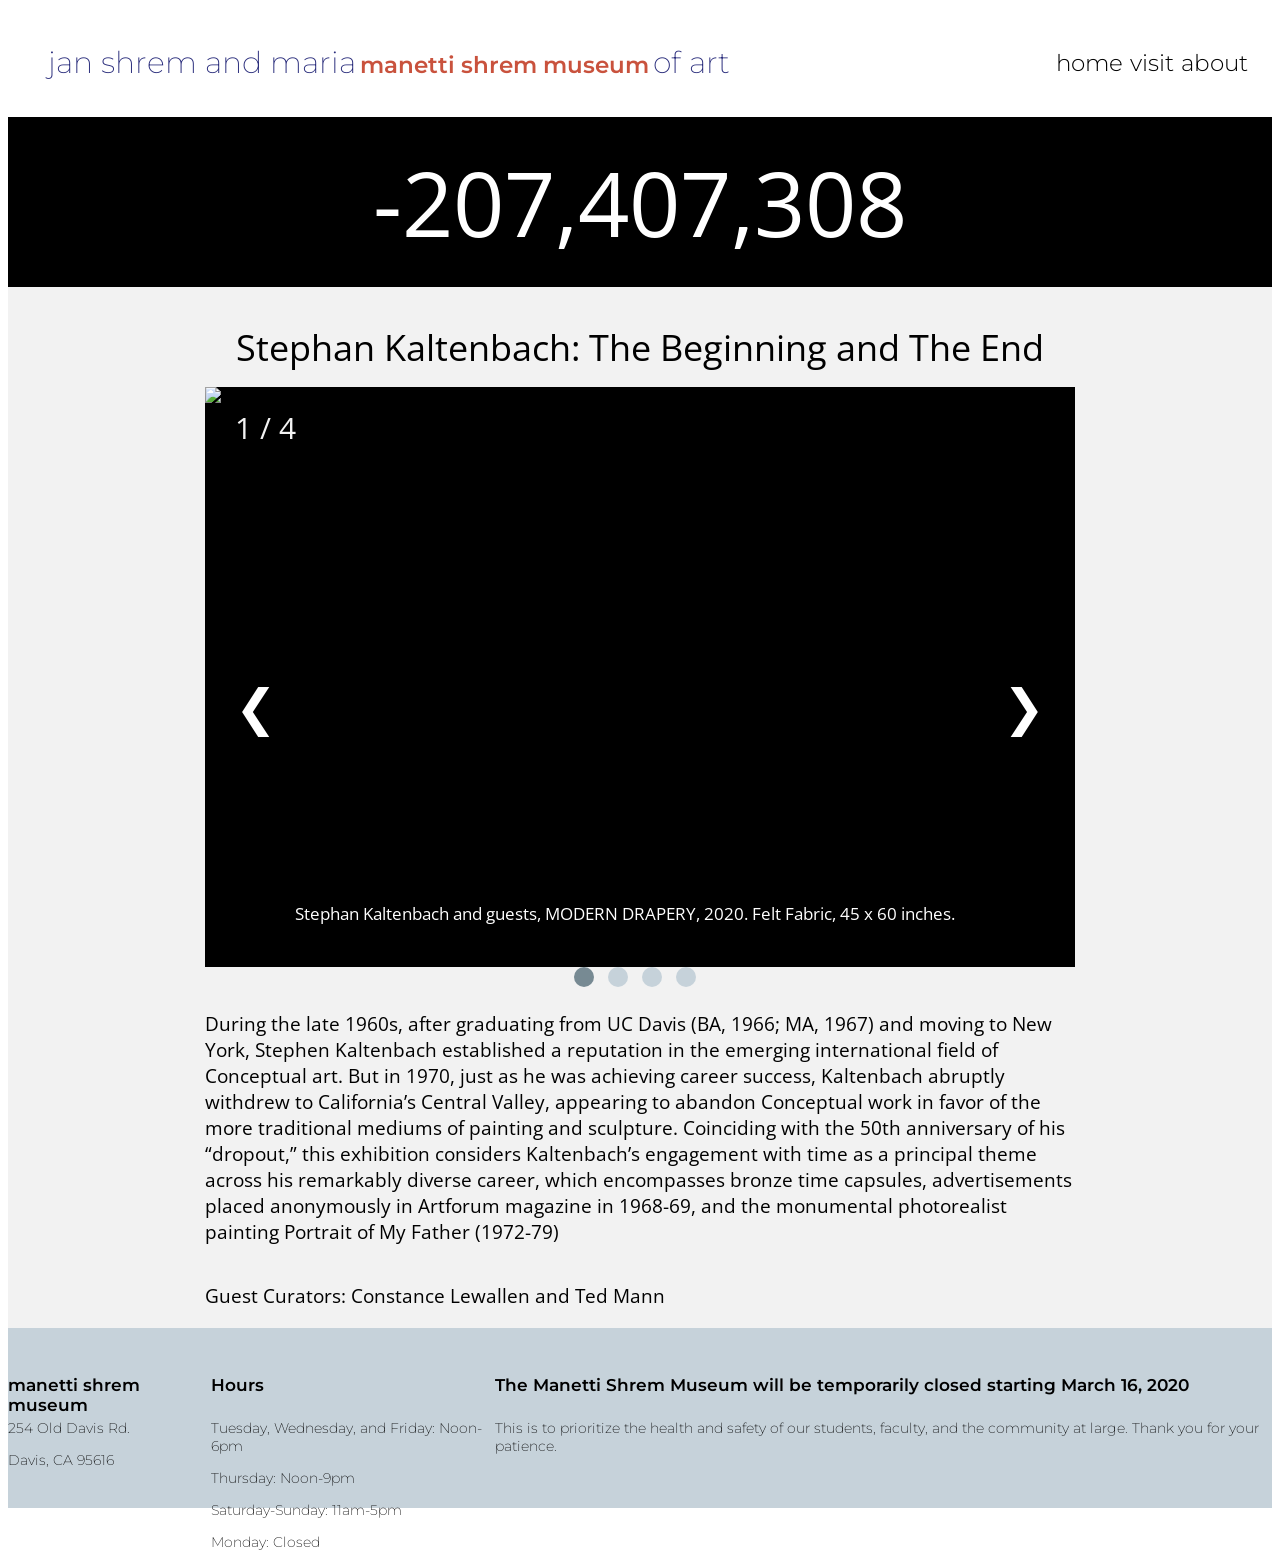
==== commit 049627c2: "small bug" ====
--- a/public/museum.html
+++ b/public/museum.html
@@ -89,9 +89,9 @@
           <p>Hours</p>
         </div>
         <div class = "footbdy">
-          <p>Tuesday, Wednesday, and Friday: Noon-6pm</p><br>
-          <p>Thursday: Noon-9pm</p><br>
-          <p>Saturday-Sunday: 11am-5pm</p><br>
+          <p>Tuesday, Wednesday, and Friday: Noon-6pm</p>
+          <p>Thursday: Noon-9pm</p>
+          <p>Saturday-Sunday: 11am-5pm</p>
           <p>Monday: Closed</p>
         </div>
       </div>
@@ -100,7 +100,7 @@
           <p>manetti shrem museum</p>
         </div>
         <div class = "footbdy">
-          <p>254 Old Davis Rd. </p><br>
+          <p>254 Old Davis Rd. </p>
           <p>Davis, CA 95616</p>
         </div>
       </div>
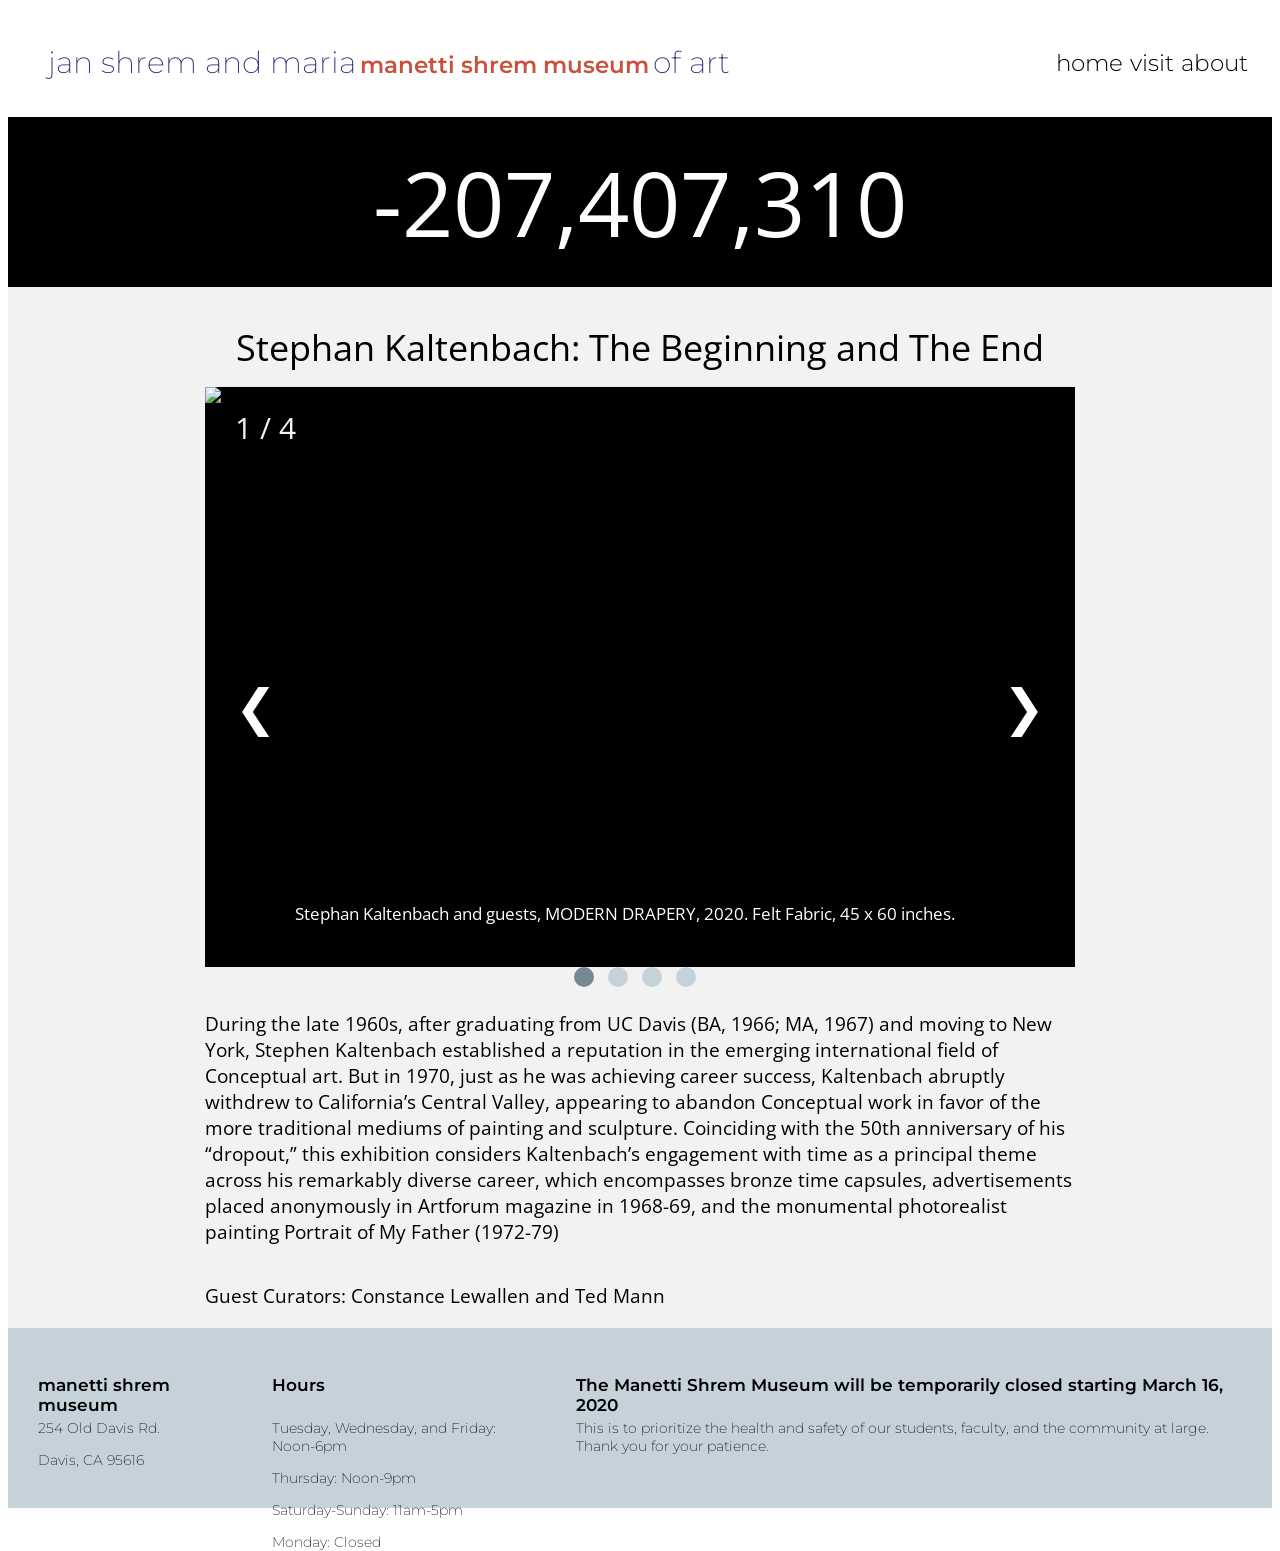
==== commit 38849455: "small bug" ====
--- a/public/museum.html
+++ b/public/museum.html
@@ -4,7 +4,7 @@
 <html lang="en"> <!-- My text is in English -->
   <head>
     <meta charset="utf-8"> <!-- Binary encoding of characters -->
-    <title>Static server</title>
+    <title>Ye Wang Museum Exhibit</title>
     <!-- reset the css -->
     <link rel="stylesheet" href="https://web.cs.ucdavis.edu/~amenta/s20/reset.css">
     <!-- import the webpage's stylesheet -->
@@ -13,7 +13,7 @@
     <link href="https://fonts.googleapis.com/css2?family=Montserrat:wght@200;300;600&display=swap" rel="stylesheet">
     <!-- used in the main article -->
     <link href="https://fonts.googleapis.com/css2?family=Open+Sans:wght@300;400&display=swap" rel="stylesheet">
-</head>
+  </head>
   <body>
     <header>
       <div class = "headerdiv1">
--- a/public/style.css
+++ b/public/style.css
@@ -255,8 +255,6 @@
   }
   .footdiv {
     margin-top: 30px;
-    margin-left: 0px;
-    margin-right: 0px;
     height: 150px;
   }
   .foothd {
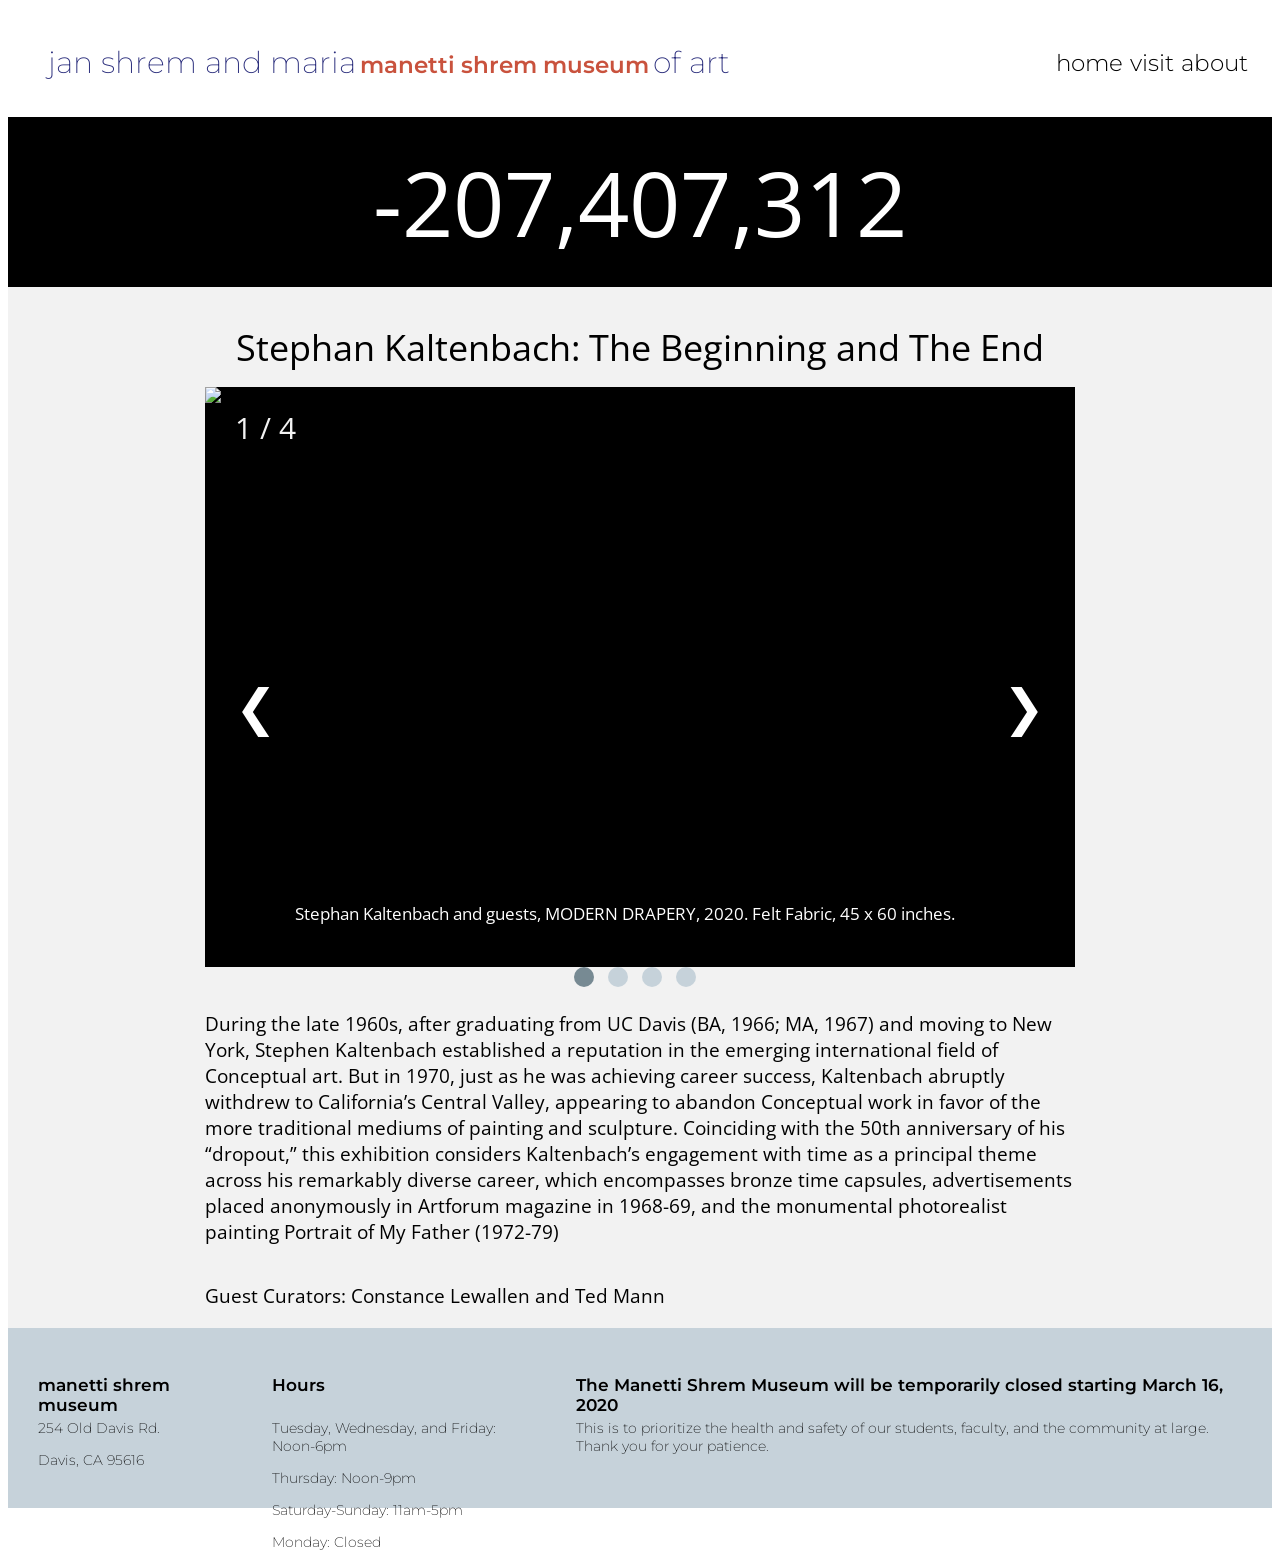
==== commit 14acecf3: "done with fade" ====
--- a/public/museum.html
+++ b/public/museum.html
@@ -36,22 +36,22 @@
         <p class = "title2">On view January 26-May 10, 2020</p>
       </div>
       <div class="slideshow">
-        <div class="slide">
+        <div class="slide fade">
           <p class = "number">1 / 4</p>
           <img src="https://cdn.glitch.com/14b42f1a-3938-4f20-8734-36e1f48610b6%2Ffabric.jpg?v=1585695675650" alt = "image1" style = "width:100%">
           <p class = "caption">Stephan Kaltenbach and guests, MODERN DRAPERY, 2020. Felt Fabric, 45 x 60 inches.</p>
         </div>
-        <div class = "slide">
+        <div class = "slide fade">
           <p class = "number">2 / 4</p>
           <img src = "https://cdn.glitch.com/14b42f1a-3938-4f20-8734-36e1f48610b6%2FfatherPortrait.jpg?v=1585695645241" alt = "image2" style = "width: 100%">
           <p class = "caption">Stephan Kaltenbach, Portrait of My Father, 1972-79. Acrylic on canvas, 114 x 170 3/4 inches.</p>
         </div>
-        <div class = "slide">
+        <div class = "slide fade">
           <p class = "number">3 / 4</p>
           <img src = "https://cdn.glitch.com/14b42f1a-3938-4f20-8734-36e1f48610b6%2FroomCube.jpg?v=1585695631109" alt = "image3" style = "width: 100%">
           <p class = "caption">Stephan Kaltenbach, Room Cube, 1967. Blueprint, 18 x 24 inches, edition of 10.</p>
         </div>
-        <div class = "slide">
+        <div class = "slide fade">
           <p class = "number">4 / 4</p>
           <img src = "https://cdn.glitch.com/14b42f1a-3938-4f20-8734-36e1f48610b6%2FopenAfterDeath.jpg?v=1585695675242" alt = "image4" style = "width: 100%">
           <p class = "caption">Stephan Kaltenbach, OPEN AFTER MY DEATH, 1970. Mild steel, engraved, with unknown contents, 3 x 6 x 3 inches.</p>
--- a/public/style.css
+++ b/public/style.css
@@ -145,6 +145,16 @@
   background-color: #778a93;
 }
 
+.fade {
+  animation-name: fade;
+  animation-duration: 1.5s;
+}
+
+@keyframes fade {
+  from {opacity: .4} 
+  to {opacity: 1}
+}
+
 .main1 {
   font-weight: 400;
   font-size: 40px;
